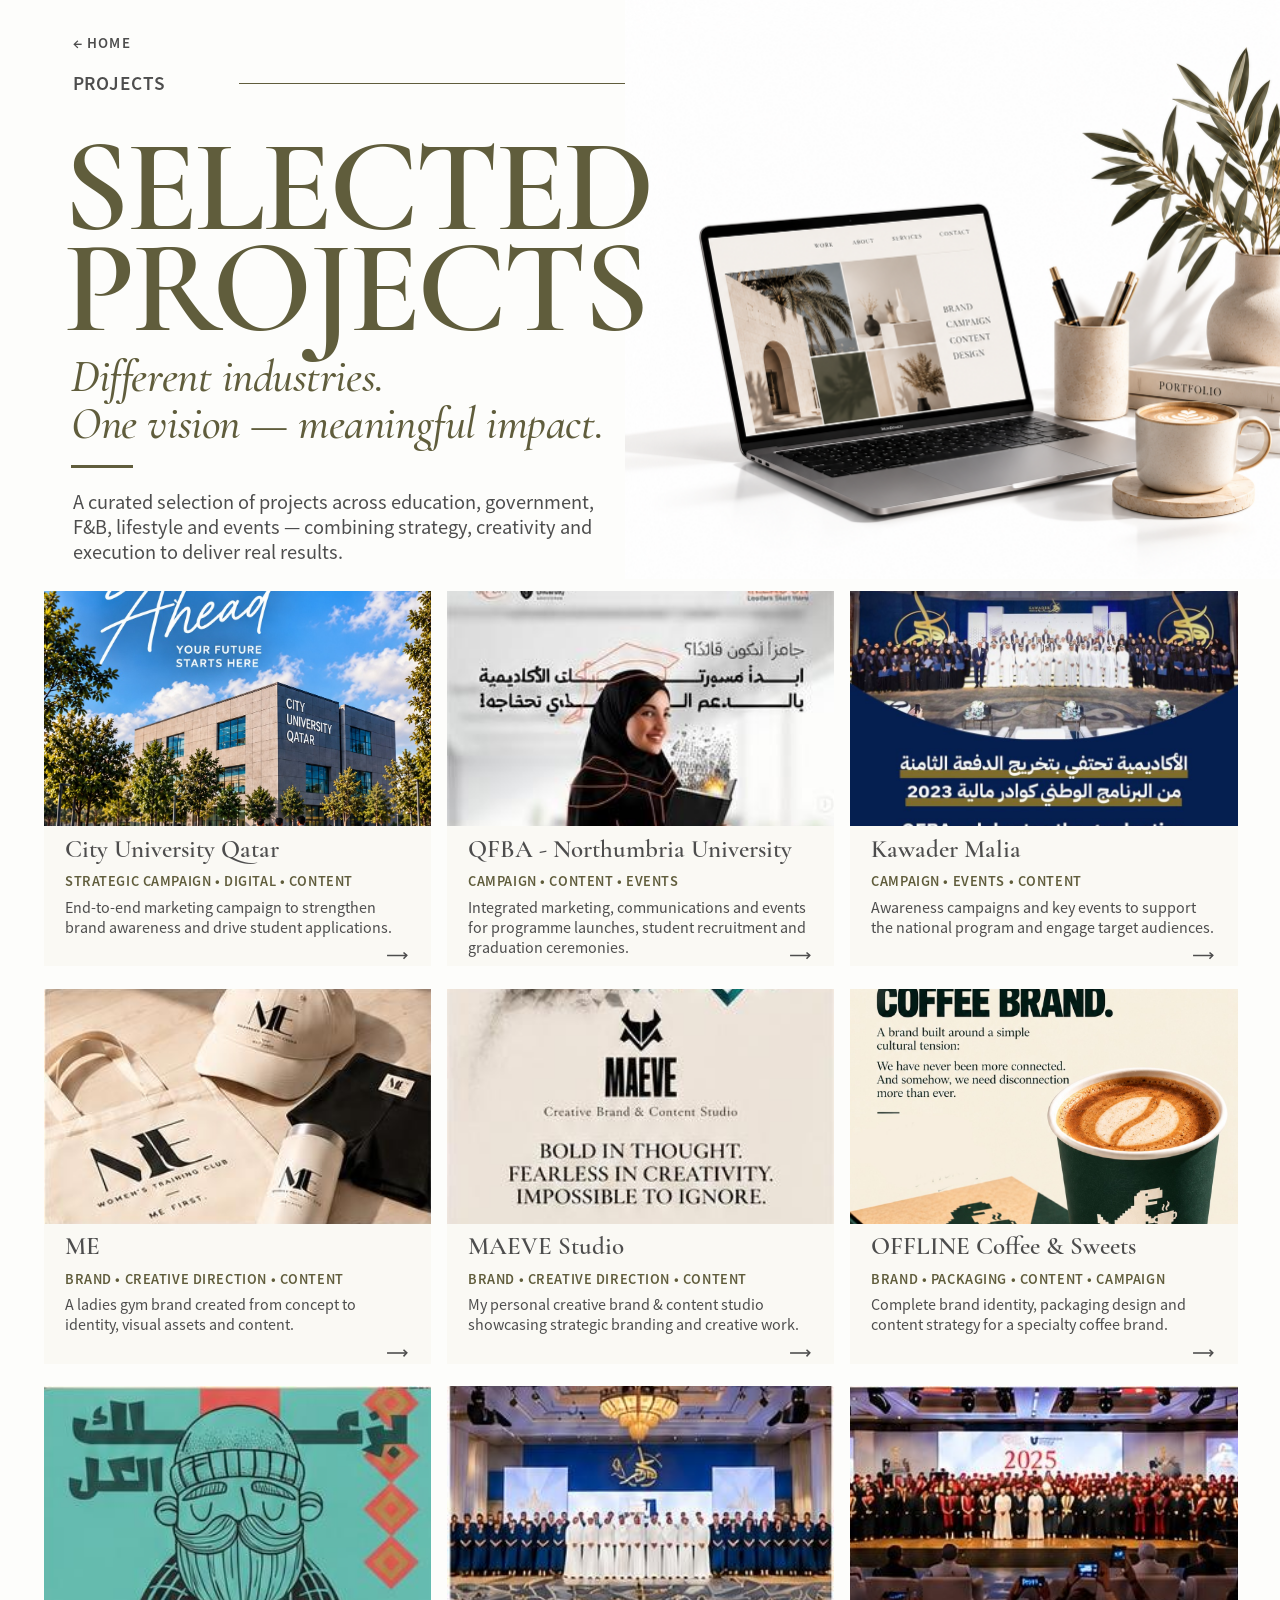
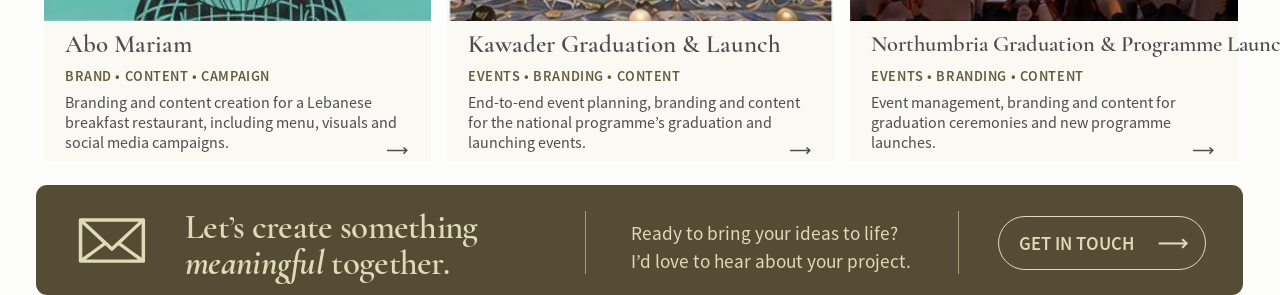
==== projects.html @ bd4c858d "Add All Projects page and link it from the Home page Co-authored-by: Cursor <cursoragent@cursor.com>" ====
<!DOCTYPE html>
<html lang="en">
<head>
  <meta charset="utf-8">
  <meta name="viewport" content="width=device-width, initial-scale=1">
  <title>Selected Projects | Mariam Alkobeissy</title>
  <meta name="description" content="A curated selection of projects across education, government, F&amp;B, lifestyle and events by Mariam Alkobeissy.">
  <link rel="stylesheet" href="css/styles.css">
  <link rel="stylesheet" href="css/projects.css">
</head>
<body>
  <main class="pp">

    <!-- ===================== HERO ===================== -->
    <header class="pp-hero">
      <figure class="abs pp-hero__image">
        <img src="assets/img/hero-workspace.png" alt="Laptop on a desk displaying the portfolio website, next to a vase and a cup of coffee">
      </figure>
      <a class="txt pp-back" href="index.html">&larr; HOME</a>
      <p class="txt pp-eyebrow">PROJECTS</p>
      <div class="abs pp-eyebrow-line"></div>
      <h1 class="txt pp-title">SELECTED<br>PROJECTS</h1>
      <p class="txt pp-subtitle">Different industries.<br>One vision &mdash; meaningful impact.</p>
      <div class="abs pp-accent"></div>
      <p class="abs pp-intro">A curated selection of projects across education, government, F&amp;B, lifestyle and events &mdash; combining strategy, creativity and execution to deliver real results.</p>
    </header>

    <!-- ===================== PROJECT GRID ===================== -->
    <section class="pp-grid" aria-label="All projects">
      <ul>
        <li class="card">
          <!-- TODO: link each card to its project details page when it exists -->
          <a class="card__link" href="#" aria-label="City University Qatar">
            <img class="card__photo card__photo--city" src="assets/img/project-city-university.jpg" alt="City University Qatar campaign">
            <h2 class="txt card__title">City University Qatar</h2>
            <p class="txt card__cats">STRATEGIC CAMPAIGN &bull; DIGITAL &bull; CONTENT</p>
            <p class="abs card__text">End-to-end marketing campaign to strengthen brand awareness and drive student applications.</p>
            <img class="icon card__arrow" src="assets/icons/arrow-link.svg" alt="" aria-hidden="true">
          </a>
        </li>
        <li class="card">
          <a class="card__link" href="#" aria-label="QFBA - Northumbria University">
            <img class="card__photo" src="assets/img/project-qfba-northumbria.jpg" alt="QFBA - Northumbria University campaign">
            <h2 class="txt card__title">QFBA - Northumbria University</h2>
            <p class="txt card__cats">CAMPAIGN &bull; CONTENT &bull; EVENTS</p>
            <p class="abs card__text">Integrated marketing, communications and events for programme launches, student recruitment and graduation ceremonies.</p>
            <img class="icon card__arrow" src="assets/icons/arrow-link.svg" alt="" aria-hidden="true">
          </a>
        </li>
        <li class="card">
          <a class="card__link" href="#" aria-label="Kawader Malia">
            <img class="card__photo card__photo--kawader" src="assets/img/project-kawader-malia.jpg" alt="Kawader Malia programme">
            <h2 class="txt card__title">Kawader Malia</h2>
            <p class="txt card__cats">CAMPAIGN &bull; EVENTS &bull; CONTENT</p>
            <p class="abs card__text">Awareness campaigns and key events to support the national program and engage target audiences.</p>
            <img class="icon card__arrow" src="assets/icons/arrow-link.svg" alt="" aria-hidden="true">
          </a>
        </li>
        <li class="card">
          <a class="card__link" href="#" aria-label="ME">
            <img class="card__photo" src="assets/img/project-me.jpg" alt="ME ladies gym brand merchandise">
            <h2 class="txt card__title">ME</h2>
            <p class="txt card__cats">BRAND &bull; CREATIVE DIRECTION &bull; CONTENT</p>
            <p class="abs card__text">A ladies gym brand created from concept to identity, visual assets and content.</p>
            <img class="icon card__arrow" src="assets/icons/arrow-link.svg" alt="" aria-hidden="true">
          </a>
        </li>
        <li class="card">
          <a class="card__link" href="#" aria-label="MAEVE Studio">
            <img class="card__photo" src="assets/img/project-maeve-studio.jpg" alt="MAEVE Studio brand">
            <h2 class="txt card__title">MAEVE Studio</h2>
            <p class="txt card__cats">BRAND &bull; CREATIVE DIRECTION &bull; CONTENT</p>
            <p class="abs card__text">My personal creative brand &amp; content studio showcasing strategic branding and creative work.</p>
            <img class="icon card__arrow" src="assets/icons/arrow-link.svg" alt="" aria-hidden="true">
          </a>
        </li>
        <li class="card">
          <a class="card__link" href="#" aria-label="OFFLINE Coffee &amp; Sweets">
            <img class="card__photo card__photo--coffee" src="assets/img/project-offline-coffee.jpg" alt="OFFLINE Coffee &amp; Sweets branding and packaging">
            <h2 class="txt card__title">OFFLINE Coffee &amp; Sweets</h2>
            <p class="txt card__cats">BRAND &bull; PACKAGING &bull; CONTENT &bull; CAMPAIGN</p>
            <p class="abs card__text">Complete brand identity, packaging design and content strategy for a specialty coffee brand.</p>
            <img class="icon card__arrow" src="assets/icons/arrow-link.svg" alt="" aria-hidden="true">
          </a>
        </li>
        <li class="card">
          <a class="card__link" href="#" aria-label="Abo Mariam">
            <img class="card__photo" src="assets/img/project-abo-mariam.jpg" alt="Abo Mariam restaurant branding">
            <h2 class="txt card__title">Abo Mariam</h2>
            <p class="txt card__cats">BRAND &bull; CONTENT &bull; CAMPAIGN</p>
            <p class="abs card__text">Branding and content creation for a Lebanese breakfast restaurant, including menu, visuals and social media campaigns.</p>
            <img class="icon card__arrow" src="assets/icons/arrow-link.svg" alt="" aria-hidden="true">
          </a>
        </li>
        <li class="card">
          <a class="card__link" href="#" aria-label="Kawader Graduation &amp; Launch">
            <img class="card__photo" src="assets/img/project-kawader-graduation.jpg" alt="Kawader graduation ceremony on stage">
            <h2 class="txt card__title">Kawader Graduation &amp; Launch</h2>
            <p class="txt card__cats">EVENTS &bull; BRANDING &bull; CONTENT</p>
            <p class="abs card__text">End-to-end event planning, branding and content for the national programme’s graduation and launching events.</p>
            <img class="icon card__arrow" src="assets/icons/arrow-link.svg" alt="" aria-hidden="true">
          </a>
        </li>
        <li class="card">
          <a class="card__link" href="#" aria-label="Northumbria Graduation &amp; Programme Launch">
            <img class="card__photo" src="assets/img/project-northumbria-graduation.jpg" alt="Graduates in red gowns on stage at Northumbria graduation">
            <h2 class="txt card__title card__title--long">Northumbria Graduation &amp; Programme Launch</h2>
            <p class="txt card__cats">EVENTS &bull; BRANDING &bull; CONTENT</p>
            <p class="abs card__text">Event management, branding and content for graduation ceremonies and new programme launches.</p>
            <img class="icon card__arrow" src="assets/icons/arrow-link.svg" alt="" aria-hidden="true">
          </a>
        </li>
      </ul>
    </section>

    <!-- ===================== CALL TO ACTION ===================== -->
    <footer class="pp-cta" id="contact" aria-label="Contact">
      <div class="abs pp-cta__band"></div>
      <img class="icon pp-cta__envelope" src="assets/icons/envelope.svg" alt="" aria-hidden="true">
      <h2 class="txt pp-cta__title">Let’s create something<br><em>meaningful</em> together.</h2>
      <div class="abs pp-cta__divider pp-cta__divider--1"></div>
      <p class="txt pp-cta__text">Ready to bring your ideas to life?<br>I’d love to hear about your project.</p>
      <div class="abs pp-cta__divider pp-cta__divider--2"></div>
      <a class="abs pp-cta__button" href="https://wa.me/97433789691" target="_blank" rel="noopener">
        <span class="txt pp-cta__button-label">GET IN TOUCH</span>
        <img class="icon pp-cta__button-arrow" src="assets/icons/arrow-cta.svg" alt="" aria-hidden="true">
      </a>
    </footer>

  </main>
</body>
</html>
---- css/styles.css ----
/* ==========================================================================
   MK Portfolio - Home page
   Design reference: design/PORTFOLIO 2.pdf  (1920 x 3574 design units)

   All sizes below are written in design units ("px" on the 1920-wide artboard).
   A build-free conversion turns every unit into  calc(N * var(--u))  so the
   whole page scales proportionally with the viewport width (same layout on
   desktop, tablet and mobile, exactly like the PDF).
   ========================================================================== */

/* ---------- Fonts ---------- */
@font-face { font-family: "Cormorant Garamond"; font-weight: 500; font-style: normal; font-display: swap; src: url("../assets/fonts/CormorantGaramond-Medium.ttf") format("truetype"); }
@font-face { font-family: "Cormorant Garamond"; font-weight: 500; font-style: italic; font-display: swap; src: url("../assets/fonts/CormorantGaramond-MediumItalic.ttf") format("truetype"); }
@font-face { font-family: "Cormorant Garamond"; font-weight: 600; font-style: normal; font-display: swap; src: url("../assets/fonts/CormorantGaramond-SemiBold.ttf") format("truetype"); }
@font-face { font-family: "Cormorant Garamond"; font-weight: 700; font-style: italic; font-display: swap; src: url("../assets/fonts/CormorantGaramond-BoldItalic.ttf") format("truetype"); }
@font-face { font-family: "Source Sans Pro"; font-weight: 400; font-style: normal; font-display: swap; src: url("../assets/fonts/SourceSansPro-Regular.otf") format("opentype"); }
@font-face { font-family: "Source Sans Pro"; font-weight: 600; font-style: normal; font-display: swap; src: url("../assets/fonts/SourceSansPro-Semibold.otf") format("opentype"); }
@font-face { font-family: "Source Sans Pro"; font-weight: 700; font-style: normal; font-display: swap; src: url("../assets/fonts/SourceSansPro-Bold.otf") format("opentype"); }
@font-face { font-family: "Poppins"; font-weight: 500; font-style: normal; font-display: swap; src: url("../assets/fonts/Poppins-Medium.ttf") format("truetype"); }
@font-face { font-family: "Poppins"; font-weight: 700; font-style: normal; font-display: swap; src: url("../assets/fonts/Poppins-Bold.ttf") format("truetype"); }

/* ---------- Tokens ---------- */
:root {
  --color-olive: #605d3c;
  --color-accent: #686748;
  --color-text: #4d4d4d;
  --color-beige: #f0e8db;
  --color-sage: #dfdbb8;
  --color-black: #000000;
  --color-bg: #ffffff;

  --font-serif: "Cormorant Garamond", Georgia, serif;
  --font-sans: "Source Sans Pro", "Segoe UI", Arial, sans-serif;
  --font-display: "Poppins", "Segoe UI", Arial, sans-serif;

  /* 1 design unit. Fallback first, container-based unit when supported. */
  --u: calc(100vw / 1920);
}

/* ---------- Base ---------- */
*, *::before, *::after { box-sizing: border-box; }
html { -webkit-text-size-adjust: none; text-size-adjust: none; }
body { margin: 0; background: var(--color-bg); color: var(--color-text); font-family: var(--font-sans); font-weight: 400; overflow-x: hidden; }
h1, h2, h3, p, ul, ol, blockquote, figure { margin: 0; padding: 0; font-size: inherit; font-weight: inherit; }
ul, ol { list-style: none; }
a { color: inherit; text-decoration: none; }
a:focus-visible { outline: calc(2 * var(--u)) solid var(--color-olive); outline-offset: calc(4 * var(--u)); }
img, svg { display: block; }

/* ---------- Artboard ---------- */
.page { position: relative; width: 100%; aspect-ratio: 1920 / 3574; overflow: hidden; container-type: inline-size; }
@supports (width: 1cqw) { .page > section, .page > header, .page > footer { --u: calc(100cqw / 1920); } }
.page > :where(section, header, footer) { position: absolute; left: 0; width: 100%; }

/* Absolutely positioned building blocks (offsets are set per element below) */
.abs { position: absolute; }
.txt { position: absolute; margin: 0; white-space: nowrap; }
.rule { position: absolute; background: var(--color-olive); }
.icon { position: absolute; display: block; max-width: none; }

/* ==========================================================================
   HERO
   ========================================================================== */
.hero { top: 0; height: calc(1286 * var(--u)); z-index: 2; overflow: visible; }

.hero__eyebrow { left: calc(128.5 * var(--u)); top: calc(89.44 * var(--u)); font: 600 calc(39 * var(--u))/calc(44 * var(--u)) var(--font-sans); letter-spacing: 0.0475em; color: var(--color-text); }
.hero__eyebrow-line { left: calc(908 * var(--u)); top: calc(108 * var(--u)); width: calc(892 * var(--u)); height: calc(2 * var(--u)); }

.hero__name .l1 { letter-spacing: -0.036em; }
.hero__name .l2 { letter-spacing: -0.0388em; }
.hero__name { left: calc(116.2 * var(--u)); top: calc(260.62 * var(--u)); z-index: 3; font: 600 calc(175.6 * var(--u))/calc(146.1 * var(--u)) var(--font-serif); letter-spacing: -0.038em; color: var(--color-olive); }

.hero__image { left: calc(698 * var(--u)); top: calc(177 * var(--u)); width: calc(1217 * var(--u)); height: calc(1109 * var(--u)); overflow: hidden; margin: 0; }
.hero__image img { width: calc(1217 * var(--u)); height: calc(1112.2 * var(--u)); max-width: none; }

.hero__headline { left: calc(128 * var(--u)); top: calc(647.32 * var(--u)); font: 500 calc(80 * var(--u))/calc(76 * var(--u)) var(--font-serif); letter-spacing: -0.04em; color: var(--color-text); }
.hero__headline em { font-style: italic; color: var(--color-accent); letter-spacing: -0.0367em; }
.hero__headline .w-and { letter-spacing: -0.0288em; }
.hero__headline .w-create { letter-spacing: -0.0374em; word-spacing: 0; }
.hero__headline .gap { word-spacing: calc(-3.7 * var(--u)); }
.hero__headline .hero__i { color: var(--color-black); }
.hero__headline-rule { left: calc(126 * var(--u)); top: calc(906 * var(--u)); width: calc(78 * var(--u)); height: calc(3 * var(--u)); background: var(--color-accent); }

.hero__intro { left: calc(129.3 * var(--u)); top: calc(953.71 * var(--u)); width: calc(668.7 * var(--u)); font: 400 calc(32.6 * var(--u))/calc(37.6 * var(--u)) var(--font-sans); letter-spacing: -0.04em; color: var(--color-text); }
.hero__intro span { display: block; white-space: nowrap; }
.hero__intro .j { text-align: justify; text-align-last: justify; }

.hero__location { left: calc(1629.4 * var(--u)); top: calc(1200.13 * var(--u)); font: 500 calc(28.2 * var(--u))/calc(33.8 * var(--u)) var(--font-display); letter-spacing: 0; color: var(--color-text); }
.hero__pin { left: calc(1660 * var(--u)); top: calc(1212 * var(--u)); width: calc(92 * var(--u)); height: calc(122 * var(--u)); }

/* ==========================================================================
   STATS BAND
   ========================================================================== */
.stats { top: calc(1286 * var(--u)); height: calc(214.2 * var(--u)); }
.stats__band { left: calc(118 * var(--u)); top: 0; width: calc(1684.8 * var(--u)); height: calc(214.2 * var(--u)); background: var(--color-beige); border-radius: calc(15.5 * var(--u)); }
.stats__divider { top: calc(45.2 * var(--u)); width: calc(0.75 * var(--u)); height: calc(112.7 * var(--u)); background: var(--color-olive); }
.stats__divider--1 { left: calc(582.1 * var(--u)); }
.stats__divider--2 { left: calc(1150.2 * var(--u)); }

.stat__value { font-family: var(--font-display); font-weight: 700; font-size: calc(41.4 * var(--u)); line-height: calc(50 * var(--u)); letter-spacing: 0; color: var(--color-text); }
.stat__label { font-family: var(--font-display); font-weight: 500; font-size: calc(28.2 * var(--u)); line-height: calc(33.85 * var(--u)); letter-spacing: -0.0125em; color: var(--color-text); }

.stat--experience .stat__icon { left: calc(165 * var(--u)); top: calc(49 * var(--u)); width: calc(110 * var(--u)); height: calc(105 * var(--u)); }
.stat--experience .stat__value { left: calc(328 * var(--u)); top: calc(35.51 * var(--u)); }
.stat--experience .stat__label { left: calc(325.7 * var(--u)); top: calc(97.81 * var(--u)); }

.stat--mba .stat__icon { left: calc(676 * var(--u)); top: calc(46 * var(--u)); width: calc(86 * var(--u)); height: calc(110 * var(--u)); }
.stat--mba .stat__value { left: calc(855.6 * var(--u)); top: calc(35.51 * var(--u)); }
.stat--mba .stat__label { left: calc(855.6 * var(--u)); top: calc(88.61 * var(--u)); }

.stat--cdmp .stat__badge { left: calc(1232 * var(--u)); top: calc(51 * var(--u)); width: calc(111.24 * var(--u)); height: calc(111.24 * var(--u)); }
.stat--cdmp .stat__value { left: calc(1409 * var(--u)); top: calc(43.01 * var(--u)); }
.stat--cdmp .stat__label { left: calc(1409 * var(--u)); top: calc(96.31 * var(--u)); }

/* ==========================================================================
   SELECTED WORKS  /  SERVICES (two columns)
   ========================================================================== */
.work { top: calc(1560 * var(--u)); left: 0; width: calc(1240 * var(--u)); height: calc(780 * var(--u)); }
.services { top: calc(1560 * var(--u)); left: calc(1240 * var(--u)); width: calc(680 * var(--u)); height: calc(780 * var(--u)); }

.section-title { font: 600 calc(40.2 * var(--u))/calc(48 * var(--u)) var(--font-sans); letter-spacing: 0.035em; color: var(--color-olive); }
.link-label { font: 600 calc(23.4 * var(--u))/calc(28 * var(--u)) var(--font-sans); letter-spacing: 0.045em; color: var(--color-text); }

.work__title { left: calc(125.9 * var(--u)); top: calc(18.41 * var(--u)); }
.work__rule { left: calc(523.5 * var(--u)); top: calc(46.1 * var(--u)); width: calc(343 * var(--u)); height: calc(0.75 * var(--u)); }
.work__all { left: calc(891.9 * var(--u)); top: calc(29.48 * var(--u)); }
.work__all .icon { left: calc(291.1 * var(--u)); top: calc(6.52 * var(--u)); width: calc(34 * var(--u)); height: calc(20 * var(--u)); }

.project { }
.project__media { top: calc(111 * var(--u)); height: calc(426 * var(--u)); overflow: hidden; margin: 0; display: block; }
.project__media img { position: absolute; max-width: none; }
.project__title { font: 600 calc(31.8 * var(--u))/calc(38 * var(--u)) var(--font-sans); color: var(--color-text); }
.project__tag { font: 600 calc(17.2 * var(--u))/calc(22 * var(--u)) var(--font-sans); color: var(--color-text); }
.project__year { font: 600 calc(24 * var(--u))/calc(29 * var(--u)) var(--font-sans); color: var(--color-text); }
.project__title { top: calc(562.4 * var(--u)); }
.project__tag { top: calc(611.89 * var(--u)); }
.project__year { top: calc(645.97 * var(--u)); }

.project--city .project__media { left: calc(121 * var(--u)); width: calc(340.5 * var(--u)); }
.project--city .project__media img { left: 0; top: calc(-14 * var(--u)); width: calc(340.5 * var(--u)); height: calc(454 * var(--u)); }
.project--city .project__title, .project--city .project__tag, .project--city .project__year { left: calc(121.6 * var(--u)); }

.project--kawader .project__media { left: calc(493 * var(--u)); width: calc(349 * var(--u)); }
.project--kawader .project__media img { left: calc(-40 * var(--u)); top: calc(-56 * var(--u)); width: calc(423.53 * var(--u)); height: calc(522 * var(--u)); }
.project--kawader .project__title, .project--kawader .project__tag, .project--kawader .project__year { left: calc(493.6 * var(--u)); }

.project--offline .project__media { left: calc(895.26 * var(--u)); width: calc(339.01 * var(--u)); }
.project--offline .project__media img { left: 0; top: calc(-26 * var(--u)); width: calc(339.01 * var(--u)); height: calc(452.02 * var(--u)); }
.project--offline .project__title, .project--offline .project__tag, .project--offline .project__year { left: calc(892.6 * var(--u)); }

/* Services column (page x - 1240) */
.services__rule { left: calc(27.44 * var(--u)); top: calc(34.4 * var(--u)); width: calc(0.75 * var(--u)); height: calc(714.1 * var(--u)); }
.services__title { left: calc(84.6 * var(--u)); top: calc(18.51 * var(--u)); }
.service .icon { left: calc(78 * var(--u)); width: calc(80 * var(--u)); height: calc(79 * var(--u)); }
.service--strategy .icon { top: calc(115 * var(--u)); }
.service--digital .icon { top: calc(321 * var(--u)); }
.service--branding .icon { top: calc(527 * var(--u)); }
.service__body { left: calc(185.7 * var(--u)); font: 400 calc(31 * var(--u))/calc(33.85 * var(--u)) var(--font-sans); color: var(--color-text); }
.service__body h3 { font-weight: 700; }
.service--strategy .service__body { top: calc(123.95 * var(--u)); }
.service--digital .service__body { top: calc(326.85 * var(--u)); }
.service--branding .service__body { top: calc(529.85 * var(--u)); }
.services__more { left: calc(80.9 * var(--u)); top: calc(727.48 * var(--u)); letter-spacing: 0.042em; }
.services__more .icon { left: calc(446.1 * var(--u)); top: calc(5.51999999999998 * var(--u)); width: calc(34 * var(--u)); height: calc(20 * var(--u)); }

/* ==========================================================================
   PROCESS
   ========================================================================== */
.process { top: calc(2340 * var(--u)); height: calc(420 * var(--u)); }
.process__title { left: calc(125.8 * var(--u)); top: calc(15.51 * var(--u)); }
.process__rule { left: calc(386 * var(--u)); top: calc(43.2 * var(--u)); width: calc(1422 * var(--u)); height: calc(0.75 * var(--u)); }
.step__no { top: calc(103.9 * var(--u)); width: calc(61.6 * var(--u)); height: calc(44.3 * var(--u)); }
.step__arrow { top: calc(115 * var(--u)); width: calc(82 * var(--u)); height: calc(26 * var(--u)); }
.step__title { font: 700 calc(27.9 * var(--u))/calc(33 * var(--u)) var(--font-sans); color: var(--color-olive); top: calc(175.28 * var(--u)); }
.step__text { font: 400 calc(31 * var(--u))/calc(33.85 * var(--u)) var(--font-sans); color: var(--color-text); top: calc(215.45 * var(--u)); }
.step--1 .step__no { left: calc(125.9 * var(--u)); } .step--1 .step__title, .step--1 .step__text { left: calc(127.6 * var(--u)); }
.step--2 .step__no { left: calc(483.6 * var(--u)); } .step--2 .step__title, .step--2 .step__text { left: calc(491.5 * var(--u)); }
.step--3 .step__no { left: calc(834.4 * var(--u)); } .step--3 .step__title, .step--3 .step__text { left: calc(828.5 * var(--u)); }
.step--4 .step__no { left: calc(1184.2 * var(--u)); } .step--4 .step__title, .step--4 .step__text { left: calc(1180.5 * var(--u)); }
.step--5 .step__no { left: calc(1533.9 * var(--u)); } .step--5 .step__title, .step--5 .step__text { left: calc(1524.5 * var(--u)); }
.step__arrow--1 { left: calc(350 * var(--u)); } .step__arrow--2 { left: calc(705 * var(--u)); } .step__arrow--3 { left: calc(1053 * var(--u)); } .step__arrow--4 { left: calc(1402 * var(--u)); }

/* ==========================================================================
   TESTIMONIALS
   ========================================================================== */
.testimonials { top: calc(2795 * var(--u)); height: calc(290 * var(--u)); }
.testimonial__card { top: 0; width: calc(524 * var(--u)); height: calc(271.2 * var(--u)); background: var(--color-beige); border-radius: calc(15.5 * var(--u)); }
.testimonial__quote-mark { top: calc(43 * var(--u)); width: calc(55 * var(--u)); height: calc(37 * var(--u)); }
.testimonial__text { font: 400 calc(23 * var(--u))/calc(28 * var(--u)) var(--font-sans); color: var(--color-text); }
.testimonial__name { font: 700 calc(24.3 * var(--u))/calc(29 * var(--u)) var(--font-sans); color: var(--color-text); }
.testimonial__role { font: 400 calc(14.4 * var(--u))/calc(18 * var(--u)) var(--font-sans); color: var(--color-text); }

.testimonial--1 .testimonial__card { left: calc(126 * var(--u)); }
.testimonial--2 .testimonial__card { left: calc(700 * var(--u)); }
.testimonial--3 .testimonial__card { left: calc(1274 * var(--u)); top: calc(4 * var(--u)); }
.testimonial--1 .testimonial__quote-mark { left: calc(145 * var(--u)); }
.testimonial--2 .testimonial__quote-mark { left: calc(720 * var(--u)); }
.testimonial--3 .testimonial__quote-mark { left: calc(1294 * var(--u)); top: calc(47 * var(--u)); }
.testimonial--1 .testimonial__text, .testimonial--1 .testimonial__name, .testimonial--1 .testimonial__role { left: calc(233 * var(--u)); }
.testimonial--2 .testimonial__text, .testimonial--2 .testimonial__name, .testimonial--2 .testimonial__role { left: calc(807 * var(--u)); }
.testimonial--3 .testimonial__text, .testimonial--3 .testimonial__name, .testimonial--3 .testimonial__role { left: calc(1381 * var(--u)); }
.testimonial--1 .testimonial__text, .testimonial--2 .testimonial__text { top: calc(24.52 * var(--u)); }
.testimonial--1 .testimonial__name, .testimonial--2 .testimonial__name { top: calc(202.16 * var(--u)); }
.testimonial--1 .testimonial__role, .testimonial--2 .testimonial__role { top: calc(230.68 * var(--u)); }
.testimonial--3 .testimonial__text { top: calc(28.52 * var(--u)); }
.testimonial--3 .testimonial__name { top: calc(206.16 * var(--u)); }
.testimonial--3 .testimonial__role { top: calc(234.68 * var(--u)); }

/* ==========================================================================
   CALL TO ACTION
   ========================================================================== */
.cta { top: calc(3112 * var(--u)); height: calc(173 * var(--u)); }
.cta__band { left: calc(118 * var(--u)); top: calc(0.2 * var(--u)); width: calc(1684.8 * var(--u)); height: calc(172.8 * var(--u)); background: var(--color-olive); border-radius: calc(15.5 * var(--u)); }
.cta__envelope { left: calc(210 * var(--u)); top: calc(53 * var(--u)); width: calc(100 * var(--u)); height: calc(70 * var(--u)); }
.cta__title { left: calc(379.9 * var(--u)); top: calc(36.22 * var(--u)); font: 600 calc(55.2 * var(--u))/calc(49 * var(--u)) var(--font-serif); letter-spacing: -0.02em; color: var(--color-sage); }
.cta__title em { font-style: italic; font-weight: 700; }
.cta__title .gap { word-spacing: calc(-1.1 * var(--u)); }
.cta__text { left: calc(990.1 * var(--u)); top: calc(57.18 * var(--u)); font: 400 calc(28.6 * var(--u))/calc(34.9 * var(--u)) var(--font-sans); color: var(--color-sage); }
.cta__button { left: calc(1434 * var(--u)); top: calc(51 * var(--u)); width: calc(305 * var(--u)); height: calc(76 * var(--u)); border: calc(1 * var(--u)) solid var(--color-sage); border-radius: calc(38 * var(--u)); }
.cta__button-label { left: calc(27.2 * var(--u)); top: calc(18.18 * var(--u)); font: 600 calc(29.6 * var(--u))/calc(36 * var(--u)) var(--font-sans); color: var(--color-sage); }
.cta__button-arrow { left: calc(227 * var(--u)); top: calc(26 * var(--u)); width: calc(50 * var(--u)); height: calc(22 * var(--u)); }

/* ==========================================================================
   FOOTER
   ========================================================================== */
.footer { top: calc(3340 * var(--u)); height: calc(160 * var(--u)); }
.footer__connect { left: calc(1436 * var(--u)); top: calc(2.52 * var(--u)); font: 400 calc(23 * var(--u))/calc(28 * var(--u)) var(--font-sans); color: var(--color-text); }
.footer__social { top: calc(35 * var(--u)); display: block; }
.footer__social--linkedin { left: calc(1432 * var(--u)); width: calc(48 * var(--u)); height: calc(49 * var(--u)); }
.footer__social--whatsapp { left: calc(1481 * var(--u)); width: calc(49 * var(--u)); height: calc(50 * var(--u)); }
.footer__social img { width: 100%; height: 100%; }
.footer__name { left: calc(309.7 * var(--u)); top: calc(34.16 * var(--u)); font: 700 calc(24.3 * var(--u))/calc(29 * var(--u)) var(--font-sans); color: var(--color-text); }
.footer__tagline { left: calc(311.2 * var(--u)); top: calc(69.73 * var(--u)); font: 600 calc(18.2 * var(--u))/calc(22 * var(--u)) var(--font-sans); letter-spacing: 0.043em; color: var(--color-text); }
---- css/projects.css ----
/* ==========================================================================
   MK Portfolio - All Projects page
   Design reference: design/all-projects.jpeg  (1024 x 1516 design units)
   Same approach as the other pages: everything scales with the viewport width.
   Fonts, colour tokens and base resets come from styles.css.
   ========================================================================== */

.pp { --u: calc(100vw / 1024); position: relative; width: 100%; aspect-ratio: 1024 / 1516; overflow: hidden; container-type: inline-size; background: #fdfdfb; }
@supports (width: 1cqw) { .pp > header, .pp > section, .pp > footer { --u: calc(100cqw / 1024); } }
.pp > :where(header, section, footer) { position: absolute; left: 0; width: 100%; }

/* ---------- Hero ---------- */
.pp-hero { top: 0; height: calc(470 * var(--u)); }
.pp-hero__image { left: calc(500 * var(--u)); top: 0; width: calc(524 * var(--u)); height: calc(463 * var(--u)); overflow: hidden; margin: 0; }
.pp-hero__image img { width: 100%; height: 100%; object-fit: cover; object-position: 50% 50%; display: block; }
.pp-back { left: calc(58 * var(--u)); top: calc(26 * var(--u)); font: 600 calc(12 * var(--u))/calc(16 * var(--u)) var(--font-sans); letter-spacing: 0.08em; color: var(--color-text); }
.pp-eyebrow { left: calc(58 * var(--u)); top: calc(57 * var(--u)); font: 600 calc(15.5 * var(--u))/calc(20 * var(--u)) var(--font-sans); letter-spacing: 0.0475em; color: var(--color-text); }
.pp-eyebrow-line { left: calc(191 * var(--u)); top: calc(66 * var(--u)); width: calc(309 * var(--u)); height: calc(1.5 * var(--u)); background: var(--color-olive); }
.pp-title { z-index: 2; left: calc(50 * var(--u)); top: calc(109.5 * var(--u)); font: 600 calc(105 * var(--u))/calc(81 * var(--u)) var(--font-serif); letter-spacing: -0.03em; color: var(--color-olive); }
.pp-subtitle { z-index: 2; left: calc(57 * var(--u)); top: calc(282 * var(--u)); font: italic 500 calc(36.6 * var(--u))/calc(38 * var(--u)) var(--font-serif); letter-spacing: -0.01em; color: var(--color-olive); }
.pp-accent { left: calc(57 * var(--u)); top: calc(372 * var(--u)); width: calc(49 * var(--u)); height: calc(2 * var(--u)); background: var(--color-olive); }
.pp-intro { left: calc(58 * var(--u)); top: calc(392 * var(--u)); width: calc(432 * var(--u)); margin: 0; font: 400 calc(16.3 * var(--u))/calc(20 * var(--u)) var(--font-sans); color: var(--color-text); }

/* ---------- Grid of projects ---------- */
.pp-grid { top: calc(473 * var(--u)); height: calc(936 * var(--u)); }
.pp-grid ul { position: absolute; left: calc(35 * var(--u)); top: 0; width: calc(955 * var(--u)); display: grid; grid-template-columns: repeat(3, calc(310 * var(--u))); column-gap: calc(12.5 * var(--u)); row-gap: calc(18 * var(--u)); }
.card { position: relative; height: calc(300 * var(--u)); background: #faf9f4; }
.card__link { position: absolute; inset: 0; display: block; }
.card__photo { position: absolute; left: 0; top: 0; width: 100%; height: calc(188 * var(--u)); object-fit: cover; display: block; }
.card__photo--city { object-position: 50% 55%; }
.card__title { left: calc(17 * var(--u)); top: calc(194 * var(--u)); font: 600 calc(20 * var(--u))/calc(24 * var(--u)) var(--font-serif); color: var(--color-text); }
.card__title--long { font-size: calc(18 * var(--u)); }
.card__cats { left: calc(17 * var(--u)); top: calc(225.5 * var(--u)); font: 600 calc(11.5 * var(--u))/calc(14 * var(--u)) var(--font-sans); letter-spacing: 0.04em; color: var(--color-olive); }
.card__text { left: calc(17 * var(--u)); top: calc(244.5 * var(--u)); width: calc(276 * var(--u)); margin: 0; font: 400 calc(12.8 * var(--u))/calc(16 * var(--u)) var(--font-sans); color: var(--color-text); }
.card__arrow { left: calc(272 * var(--u)); top: calc(285 * var(--u)); width: calc(21 * var(--u)); height: calc(12.4 * var(--u)); }

/* ---------- Call to action ---------- */
.pp-cta { top: calc(1428 * var(--u)); height: calc(88 * var(--u)); }
.pp-cta__band { left: calc(29 * var(--u)); top: 0; width: calc(965 * var(--u)); height: calc(88 * var(--u)); background: #544c35; border-radius: calc(9 * var(--u)); }
.pp-cta__envelope { left: calc(60 * var(--u)); top: calc(24 * var(--u)); width: calc(58 * var(--u)); height: calc(40.6 * var(--u)); }
.pp-cta__title { left: calc(148 * var(--u)); top: calc(19 * var(--u)); font: 600 calc(28 * var(--u))/calc(29 * var(--u)) var(--font-serif); letter-spacing: -0.02em; color: var(--color-sage); }
.pp-cta__title em { font-style: italic; font-weight: 700; }
.pp-cta__divider { top: calc(21 * var(--u)); width: calc(1 * var(--u)); height: calc(50 * var(--u)); background: rgba(223, 219, 184, 0.6); }
.pp-cta__divider--1 { left: calc(468 * var(--u)); }
.pp-cta__divider--2 { left: calc(766 * var(--u)); }
.pp-cta__text { left: calc(505 * var(--u)); top: calc(28 * var(--u)); font: 400 calc(15.4 * var(--u))/calc(22 * var(--u)) var(--font-sans); color: var(--color-sage); }
.pp-cta__button { left: calc(798 * var(--u)); top: calc(25 * var(--u)); width: calc(167 * var(--u)); height: calc(43 * var(--u)); border: calc(1 * var(--u)) solid var(--color-sage); border-radius: calc(22 * var(--u)); }
.pp-cta__button-label { left: calc(16 * var(--u)); top: calc(10 * var(--u)); font: 600 calc(15 * var(--u))/calc(22 * var(--u)) var(--font-sans); color: var(--color-sage); }
.pp-cta__button-arrow { left: calc(126 * var(--u)); top: calc(15 * var(--u)); width: calc(27 * var(--u)); height: calc(12 * var(--u)); }
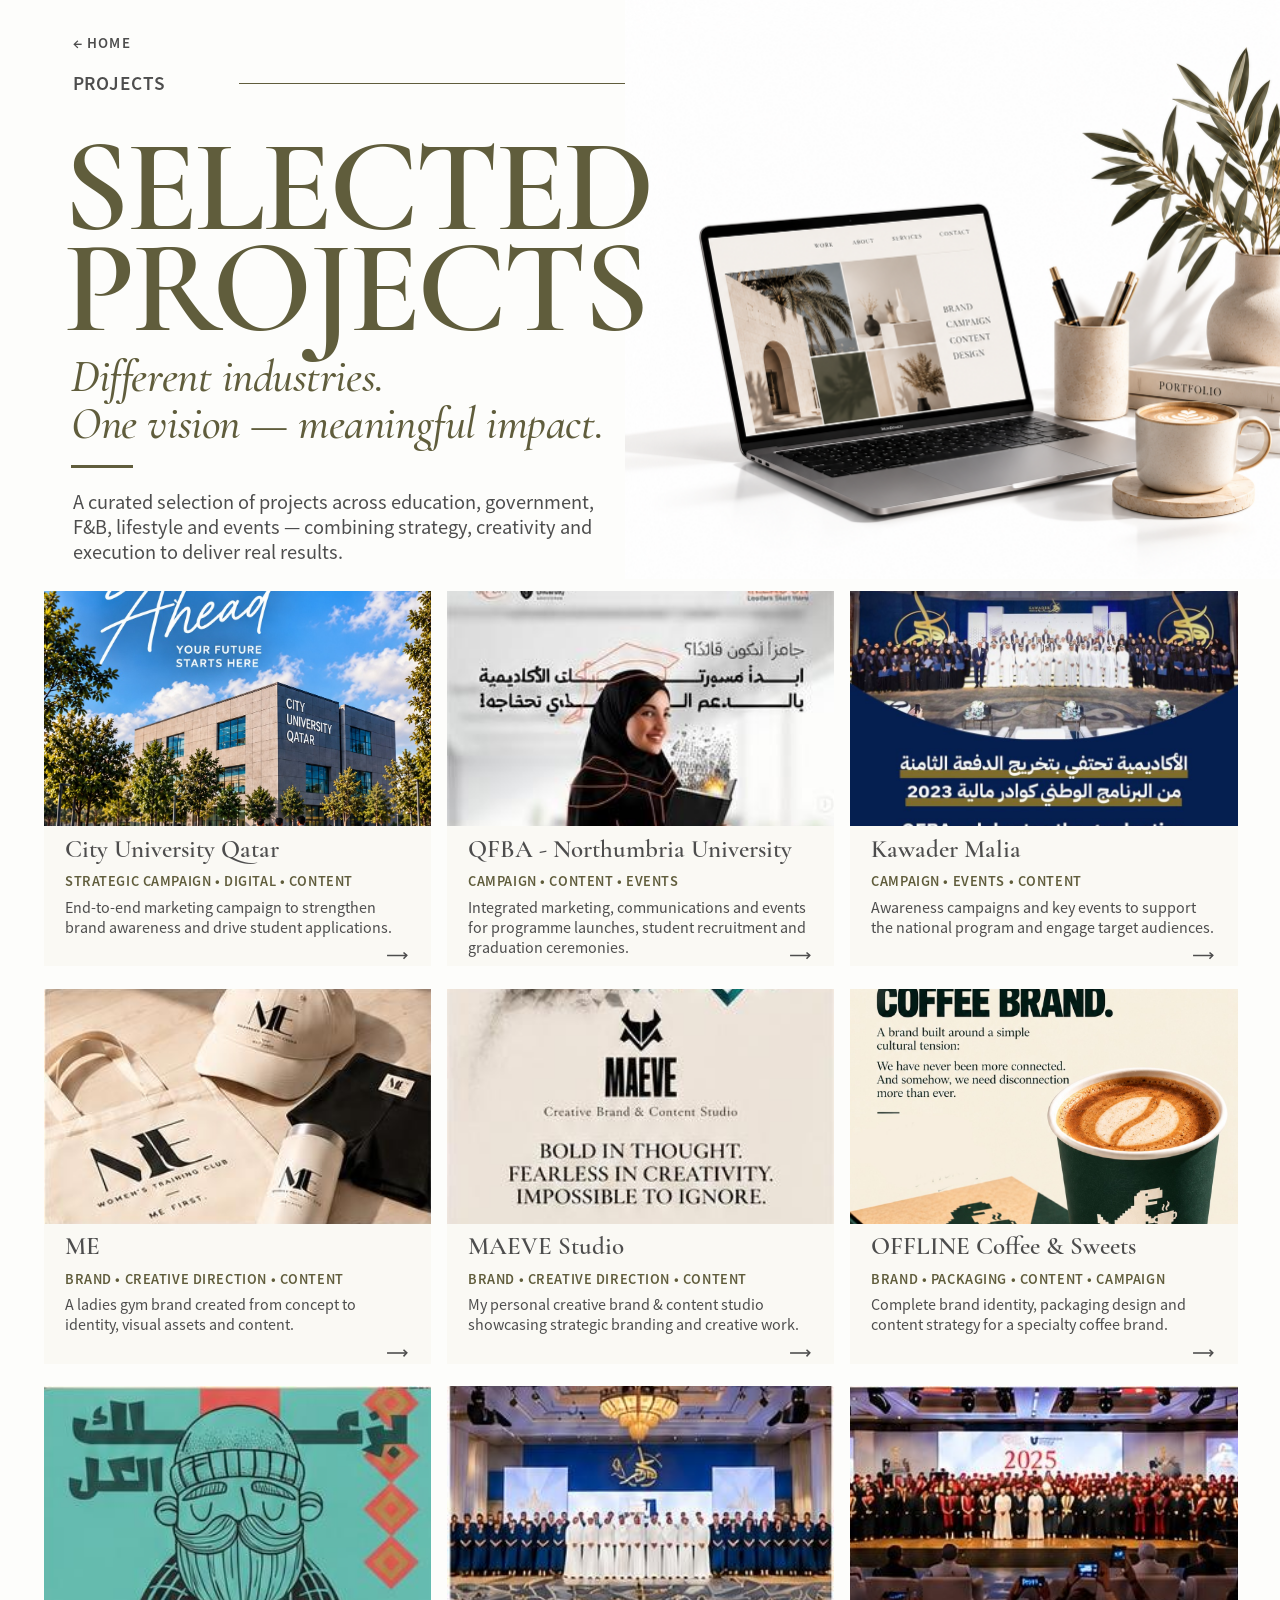
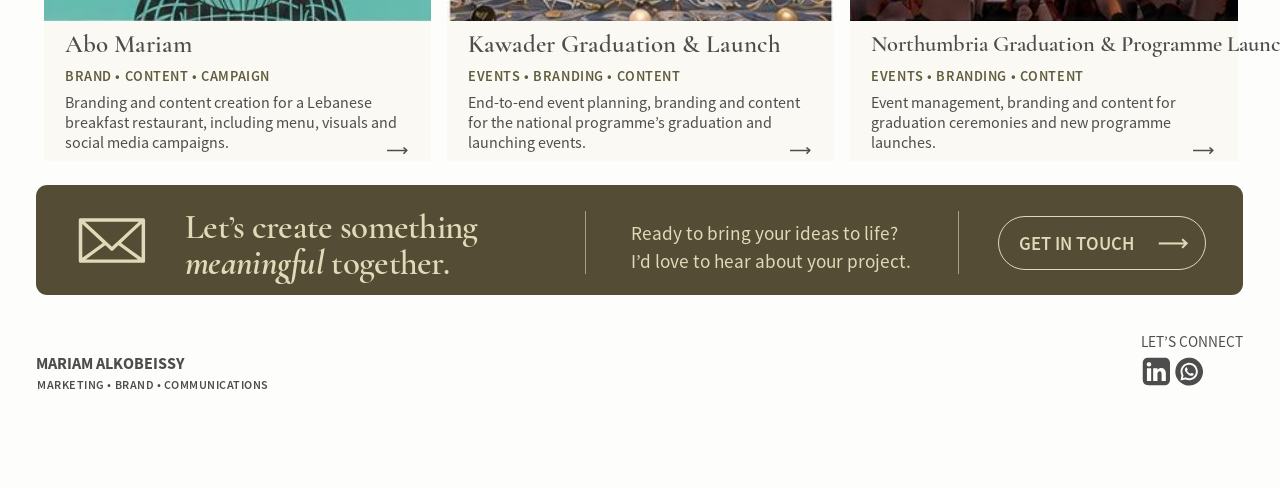
==== commit 9c58f6f2: "Add the shared footer to the Services and Projects pages Co-authored-by: Cursor <cursoragent@cursor." ====
--- a/projects.html
+++ b/projects.html
@@ -3,6 +3,9 @@
 <head>
   <meta charset="utf-8">
   <meta name="viewport" content="width=device-width, initial-scale=1">
+  <meta name="color-scheme" content="only light">
+  <meta name="supported-color-schemes" content="light">
+  <meta name="theme-color" content="#ffffff">
   <title>Selected Projects | Mariam Alkobeissy</title>
   <meta name="description" content="A curated selection of projects across education, government, F&amp;B, lifestyle and events by Mariam Alkobeissy.">
   <link rel="stylesheet" href="css/styles.css">
@@ -127,6 +130,14 @@
       </a>
     </footer>
 
+    <!-- ===================== FOOTER ===================== -->
+    <footer class="sp-footer footer sp-footer--projects">
+      <p class="txt footer__connect">LET’S CONNECT</p>
+      <a class="abs footer__social footer__social--linkedin" href="https://www.linkedin.com/in/mariam-alkobeissy-1594118a/" target="_blank" rel="noopener" aria-label="LinkedIn"><img src="assets/icons/social-linkedin.svg" alt=""></a>
+      <a class="abs footer__social footer__social--whatsapp" href="https://wa.me/97433789691" target="_blank" rel="noopener" aria-label="WhatsApp"><img src="assets/icons/social-whatsapp.svg" alt=""></a>
+      <p class="txt footer__name">MARIAM ALKOBEISSY</p>
+      <p class="txt footer__tagline">MARKETING • BRAND • COMMUNICATIONS</p>
+    </footer>
   </main>
 </body>
 </html>
--- a/css/styles.css
+++ b/css/styles.css
@@ -39,7 +39,7 @@
 
 /* ---------- Base ---------- */
 *, *::before, *::after { box-sizing: border-box; }
-html { -webkit-text-size-adjust: none; text-size-adjust: none; }
+html { -webkit-text-size-adjust: none; text-size-adjust: none; color-scheme: only light; background: #ffffff; }
 body { margin: 0; background: var(--color-bg); color: var(--color-text); font-family: var(--font-sans); font-weight: 400; overflow-x: hidden; }
 h1, h2, h3, p, ul, ol, blockquote, figure { margin: 0; padding: 0; font-size: inherit; font-weight: inherit; }
 ul, ol { list-style: none; }
@@ -48,7 +48,7 @@
 img, svg { display: block; }
 
 /* ---------- Artboard ---------- */
-.page { position: relative; width: 100%; aspect-ratio: 1920 / 3574; overflow: hidden; container-type: inline-size; }
+.page { position: relative; background: var(--color-bg); width: 100%; aspect-ratio: 1920 / 3574; overflow: hidden; container-type: inline-size; }
 @supports (width: 1cqw) { .page > section, .page > header, .page > footer { --u: calc(100cqw / 1920); } }
 .page > :where(section, header, footer) { position: absolute; left: 0; width: 100%; }
 
@@ -205,6 +205,7 @@
 .testimonial--3 .testimonial__text { top: calc(28.52 * var(--u)); }
 .testimonial--3 .testimonial__name { top: calc(206.16 * var(--u)); }
 .testimonial--3 .testimonial__role { top: calc(234.68 * var(--u)); }
+.testimonial--3 .testimonial__name--long { top: calc(207.7 * var(--u)); font-size: calc(21 * var(--u)); }
 
 /* ==========================================================================
    CALL TO ACTION
@@ -224,10 +225,10 @@
    FOOTER
    ========================================================================== */
 .footer { top: calc(3340 * var(--u)); height: calc(160 * var(--u)); }
-.footer__connect { left: calc(1436 * var(--u)); top: calc(2.52 * var(--u)); font: 400 calc(23 * var(--u))/calc(28 * var(--u)) var(--font-sans); color: var(--color-text); }
+.footer__connect { right: calc(117.2 * var(--u)); top: calc(2.52 * var(--u)); font: 400 calc(23 * var(--u))/calc(28 * var(--u)) var(--font-sans); color: var(--color-text); }
 .footer__social { top: calc(35 * var(--u)); display: block; }
-.footer__social--linkedin { left: calc(1432 * var(--u)); width: calc(48 * var(--u)); height: calc(49 * var(--u)); }
-.footer__social--whatsapp { left: calc(1481 * var(--u)); width: calc(49 * var(--u)); height: calc(50 * var(--u)); }
+.footer__social--linkedin { left: calc(1648 * var(--u)); width: calc(48 * var(--u)); height: calc(49 * var(--u)); }
+.footer__social--whatsapp { left: calc(1697 * var(--u)); width: calc(49 * var(--u)); height: calc(50 * var(--u)); }
 .footer__social img { width: 100%; height: 100%; }
-.footer__name { left: calc(309.7 * var(--u)); top: calc(34.16 * var(--u)); font: 700 calc(24.3 * var(--u))/calc(29 * var(--u)) var(--font-sans); color: var(--color-text); }
-.footer__tagline { left: calc(311.2 * var(--u)); top: calc(69.73 * var(--u)); font: 600 calc(18.2 * var(--u))/calc(22 * var(--u)) var(--font-sans); letter-spacing: 0.043em; color: var(--color-text); }+.footer__name { left: calc(118 * var(--u)); top: calc(34.16 * var(--u)); font: 700 calc(24.3 * var(--u))/calc(29 * var(--u)) var(--font-sans); color: var(--color-text); }
+.footer__tagline { left: calc(119.5 * var(--u)); top: calc(69.73 * var(--u)); font: 600 calc(18.2 * var(--u))/calc(22 * var(--u)) var(--font-sans); letter-spacing: 0.043em; color: var(--color-text); }
--- a/css/projects.css
+++ b/css/projects.css
@@ -5,7 +5,7 @@
    Fonts, colour tokens and base resets come from styles.css.
    ========================================================================== */
 
-.pp { --u: calc(100vw / 1024); position: relative; width: 100%; aspect-ratio: 1024 / 1516; overflow: hidden; container-type: inline-size; background: #fdfdfb; }
+.pp { --u: calc(100vw / 1024); position: relative; width: 100%; aspect-ratio: 1024 / 1670; overflow: hidden; container-type: inline-size; background: #fdfdfb; }
 @supports (width: 1cqw) { .pp > header, .pp > section, .pp > footer { --u: calc(100cqw / 1024); } }
 .pp > :where(header, section, footer) { position: absolute; left: 0; width: 100%; }
 
@@ -47,3 +47,12 @@
 .pp-cta__button { left: calc(798 * var(--u)); top: calc(25 * var(--u)); width: calc(167 * var(--u)); height: calc(43 * var(--u)); border: calc(1 * var(--u)) solid var(--color-sage); border-radius: calc(22 * var(--u)); }
 .pp-cta__button-label { left: calc(16 * var(--u)); top: calc(10 * var(--u)); font: 600 calc(15 * var(--u))/calc(22 * var(--u)) var(--font-sans); color: var(--color-sage); }
 .pp-cta__button-arrow { left: calc(126 * var(--u)); top: calc(15 * var(--u)); width: calc(27 * var(--u)); height: calc(12 * var(--u)); }
+
+/* ---------- Site footer (same as Home page, drawn on a 1920-unit scale) ---------- */
+.pp > .sp-footer { --u: calc(100vw / 1920); position: absolute; left: 0; width: 100%; top: calc(2897.5 * var(--u)); height: calc(160 * var(--u)); }
+@supports (width: 1cqw) { .pp > .sp-footer { --u: calc(100cqw / 1920); } }
+.sp-footer--projects .footer__connect { right: calc(56.25 * var(--u)); }
+.sp-footer--projects .footer__social--linkedin { left: calc(1709.75 * var(--u)); }
+.sp-footer--projects .footer__social--whatsapp { left: calc(1758.75 * var(--u)); }
+.sp-footer--projects .footer__name { left: calc(54.4 * var(--u)); }
+.sp-footer--projects .footer__tagline { left: calc(55.9 * var(--u)); }
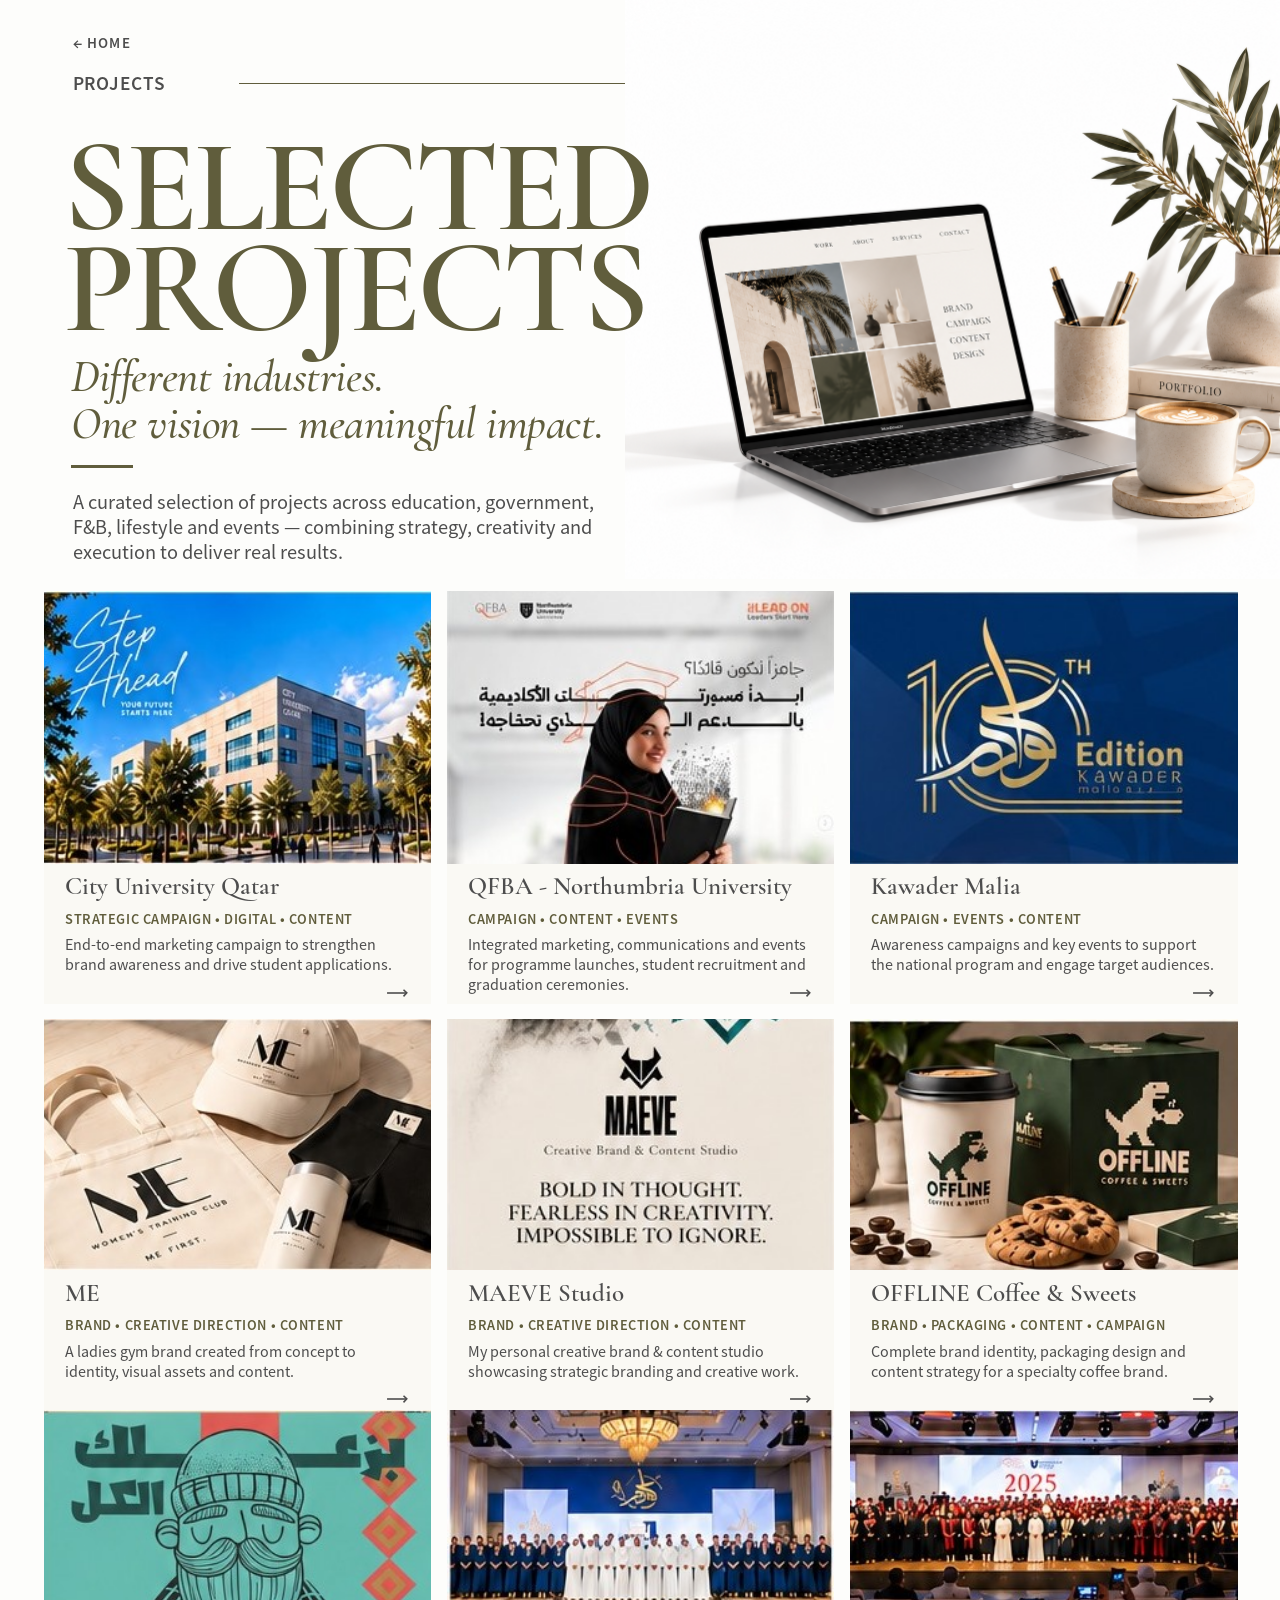
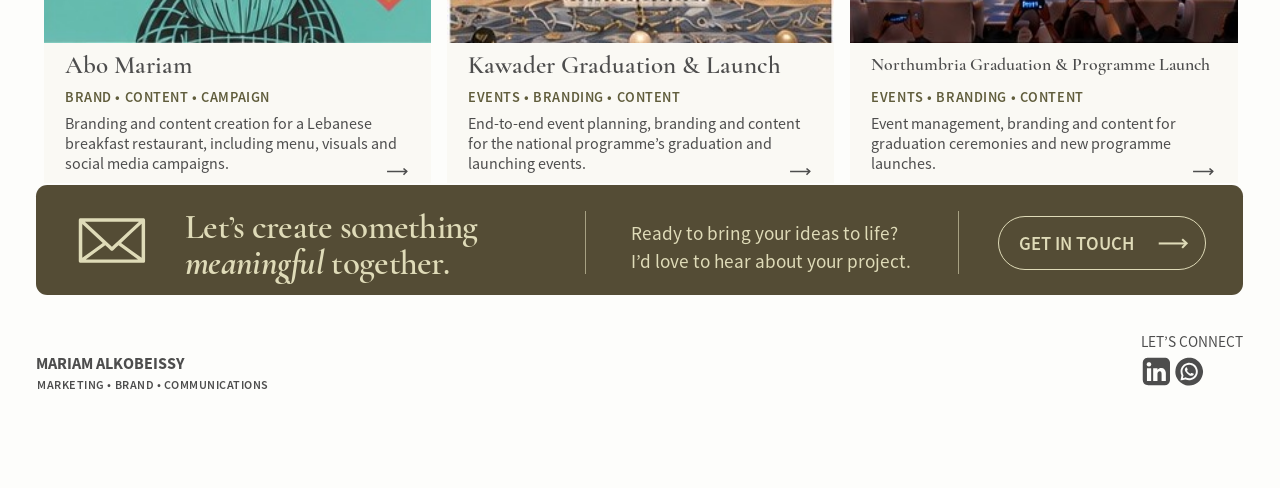
==== commit ee6bc41e: "Use the design's own pictures for the project cards and match its row layout Co-authored-by: Cursor " ====
--- a/projects.html
+++ b/projects.html
@@ -34,7 +34,7 @@
         <li class="card">
           <!-- TODO: link each card to its project details page when it exists -->
           <a class="card__link" href="#" aria-label="City University Qatar">
-            <img class="card__photo card__photo--city" src="assets/img/project-city-university.jpg" alt="City University Qatar campaign">
+            <img class="card__photo" src="assets/img/project-city-university-card.jpg" alt="City University Qatar campaign">
             <h2 class="txt card__title">City University Qatar</h2>
             <p class="txt card__cats">STRATEGIC CAMPAIGN &bull; DIGITAL &bull; CONTENT</p>
             <p class="abs card__text">End-to-end marketing campaign to strengthen brand awareness and drive student applications.</p>
@@ -52,7 +52,7 @@
         </li>
         <li class="card">
           <a class="card__link" href="#" aria-label="Kawader Malia">
-            <img class="card__photo card__photo--kawader" src="assets/img/project-kawader-malia.jpg" alt="Kawader Malia programme">
+            <img class="card__photo" src="assets/img/project-kawader-malia-card.jpg" alt="Kawader Malia programme">
             <h2 class="txt card__title">Kawader Malia</h2>
             <p class="txt card__cats">CAMPAIGN &bull; EVENTS &bull; CONTENT</p>
             <p class="abs card__text">Awareness campaigns and key events to support the national program and engage target audiences.</p>
@@ -79,7 +79,7 @@
         </li>
         <li class="card">
           <a class="card__link" href="#" aria-label="OFFLINE Coffee &amp; Sweets">
-            <img class="card__photo card__photo--coffee" src="assets/img/project-offline-coffee.jpg" alt="OFFLINE Coffee &amp; Sweets branding and packaging">
+            <img class="card__photo" src="assets/img/project-offline-coffee-card.jpg" alt="OFFLINE Coffee &amp; Sweets branding and packaging">
             <h2 class="txt card__title">OFFLINE Coffee &amp; Sweets</h2>
             <p class="txt card__cats">BRAND &bull; PACKAGING &bull; CONTENT &bull; CAMPAIGN</p>
             <p class="abs card__text">Complete brand identity, packaging design and content strategy for a specialty coffee brand.</p>
--- a/css/projects.css
+++ b/css/projects.css
@@ -22,18 +22,19 @@
 .pp-intro { left: calc(58 * var(--u)); top: calc(392 * var(--u)); width: calc(432 * var(--u)); margin: 0; font: 400 calc(16.3 * var(--u))/calc(20 * var(--u)) var(--font-sans); color: var(--color-text); }
 
 /* ---------- Grid of projects ---------- */
-.pp-grid { top: calc(473 * var(--u)); height: calc(936 * var(--u)); }
-.pp-grid ul { position: absolute; left: calc(35 * var(--u)); top: 0; width: calc(955 * var(--u)); display: grid; grid-template-columns: repeat(3, calc(310 * var(--u))); column-gap: calc(12.5 * var(--u)); row-gap: calc(18 * var(--u)); }
-.card { position: relative; height: calc(300 * var(--u)); background: #faf9f4; }
+/* Row tops follow the design (473 / 815 / 1128); each row has its own photo height (--ih). */
+.pp-grid { top: calc(473 * var(--u)); height: calc(953 * var(--u)); }
+.pp-grid ul { position: absolute; left: calc(35 * var(--u)); top: 0; width: calc(955 * var(--u)); display: grid; grid-template-columns: repeat(3, calc(310 * var(--u))); grid-template-rows: calc(342 * var(--u)) calc(313 * var(--u)) calc(312 * var(--u)); column-gap: calc(12.5 * var(--u)); row-gap: 0; }
+.card { --ih: 218; position: relative; align-self: start; height: calc((var(--ih) + 112) * var(--u)); background: #faf9f4; }
+.card:nth-child(n+4) { --ih: 201; }
+.card:nth-child(n+7) { --ih: 186; }
 .card__link { position: absolute; inset: 0; display: block; }
-.card__photo { position: absolute; left: 0; top: 0; width: 100%; height: calc(188 * var(--u)); object-fit: cover; display: block; }
-.card__photo--city { object-position: 50% 55%; }
-.card__title { left: calc(17 * var(--u)); top: calc(194 * var(--u)); font: 600 calc(20 * var(--u))/calc(24 * var(--u)) var(--font-serif); color: var(--color-text); }
-.card__title--long { font-size: calc(18 * var(--u)); }
-.card__cats { left: calc(17 * var(--u)); top: calc(225.5 * var(--u)); font: 600 calc(11.5 * var(--u))/calc(14 * var(--u)) var(--font-sans); letter-spacing: 0.04em; color: var(--color-olive); }
-.card__text { left: calc(17 * var(--u)); top: calc(244.5 * var(--u)); width: calc(276 * var(--u)); margin: 0; font: 400 calc(12.8 * var(--u))/calc(16 * var(--u)) var(--font-sans); color: var(--color-text); }
-.card__arrow { left: calc(272 * var(--u)); top: calc(285 * var(--u)); width: calc(21 * var(--u)); height: calc(12.4 * var(--u)); }
-
+.card__photo { position: absolute; left: 0; top: 0; width: 100%; height: calc(var(--ih) * var(--u)); object-fit: cover; display: block; }
+.card__title { left: calc(17 * var(--u)); top: calc((var(--ih) + 6) * var(--u)); font: 600 calc(20 * var(--u))/calc(24 * var(--u)) var(--font-serif); color: var(--color-text); }
+.card__title--long { font-size: calc(14.2 * var(--u)); }
+.card__cats { left: calc(17 * var(--u)); top: calc((var(--ih) + 37.5) * var(--u)); font: 600 calc(11.5 * var(--u))/calc(14 * var(--u)) var(--font-sans); letter-spacing: 0.04em; color: var(--color-olive); }
+.card__text { left: calc(17 * var(--u)); top: calc((var(--ih) + 56.5) * var(--u)); width: calc(276 * var(--u)); margin: 0; font: 400 calc(12.8 * var(--u))/calc(16 * var(--u)) var(--font-sans); color: var(--color-text); }
+.card__arrow { left: calc(272 * var(--u)); top: calc((var(--ih) + 97) * var(--u)); width: calc(21 * var(--u)); height: calc(12.4 * var(--u)); }
 /* ---------- Call to action ---------- */
 .pp-cta { top: calc(1428 * var(--u)); height: calc(88 * var(--u)); }
 .pp-cta__band { left: calc(29 * var(--u)); top: 0; width: calc(965 * var(--u)); height: calc(88 * var(--u)); background: #544c35; border-radius: calc(9 * var(--u)); }
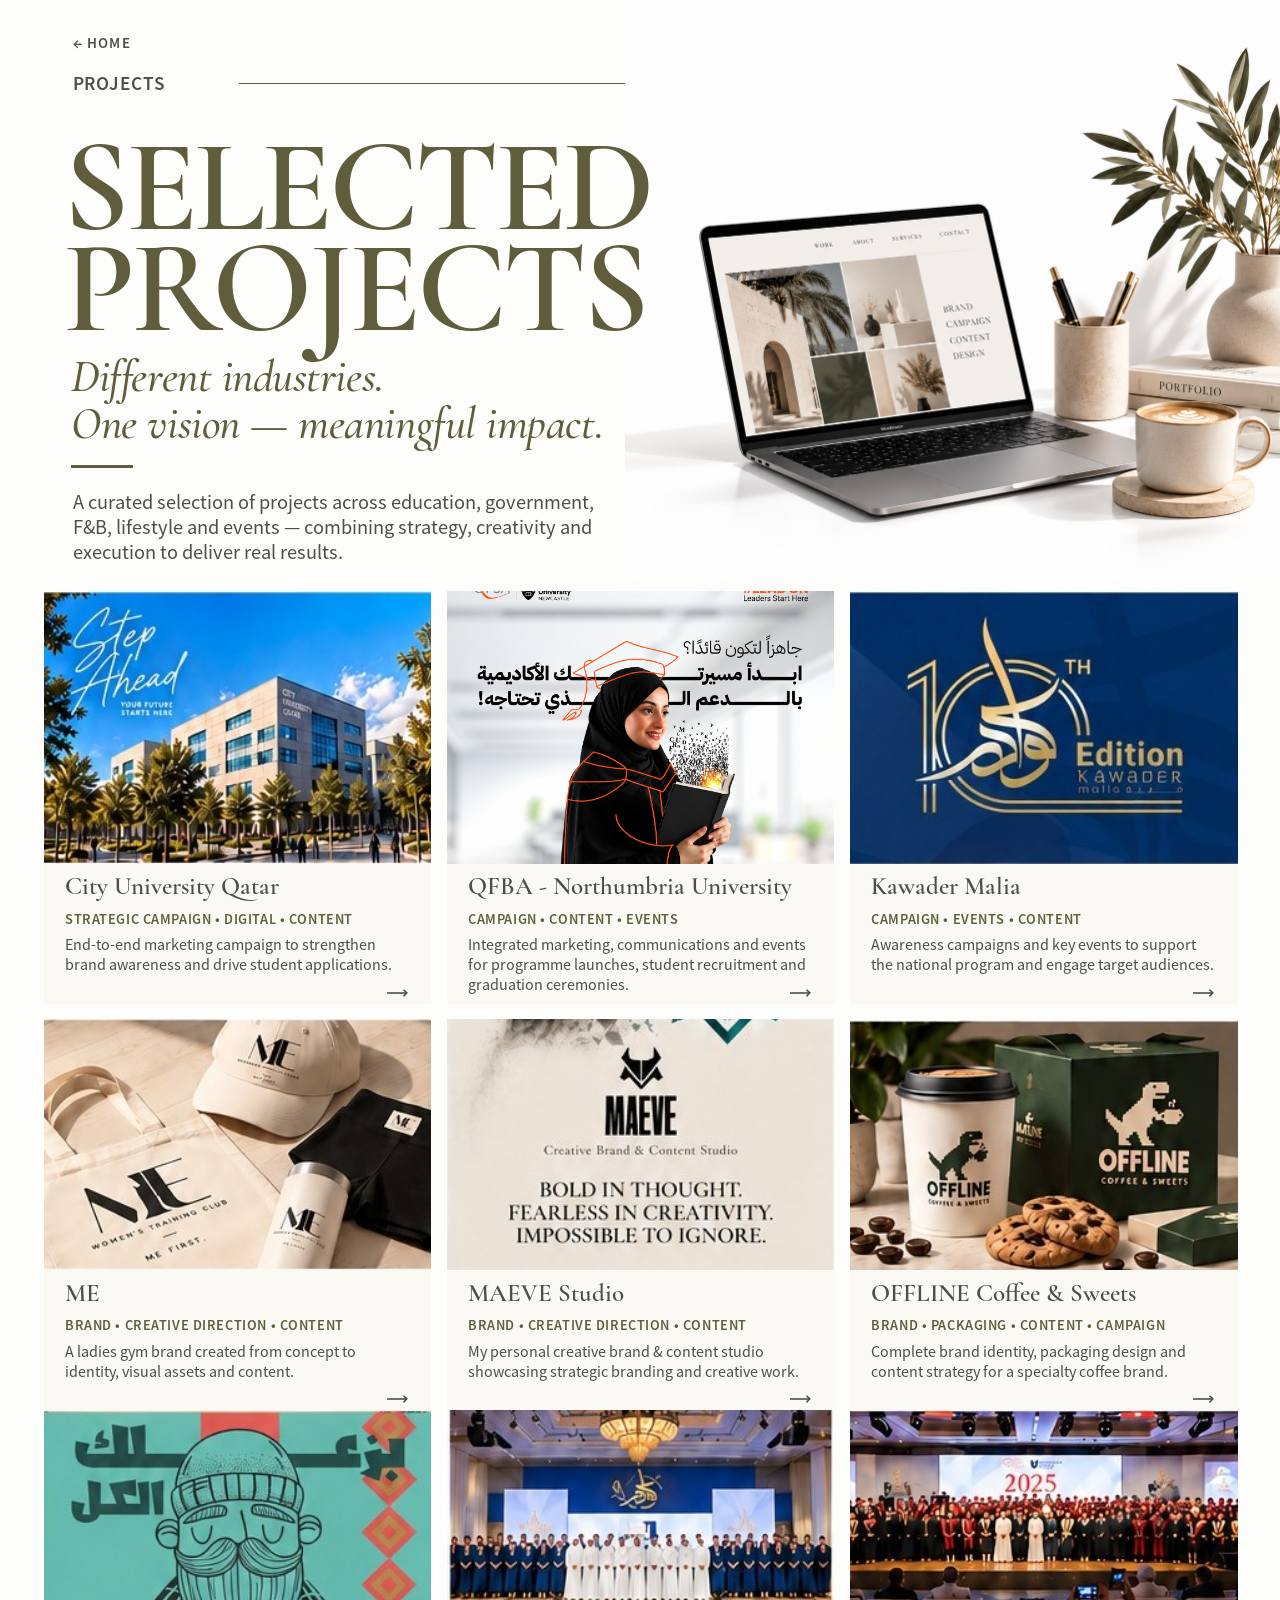
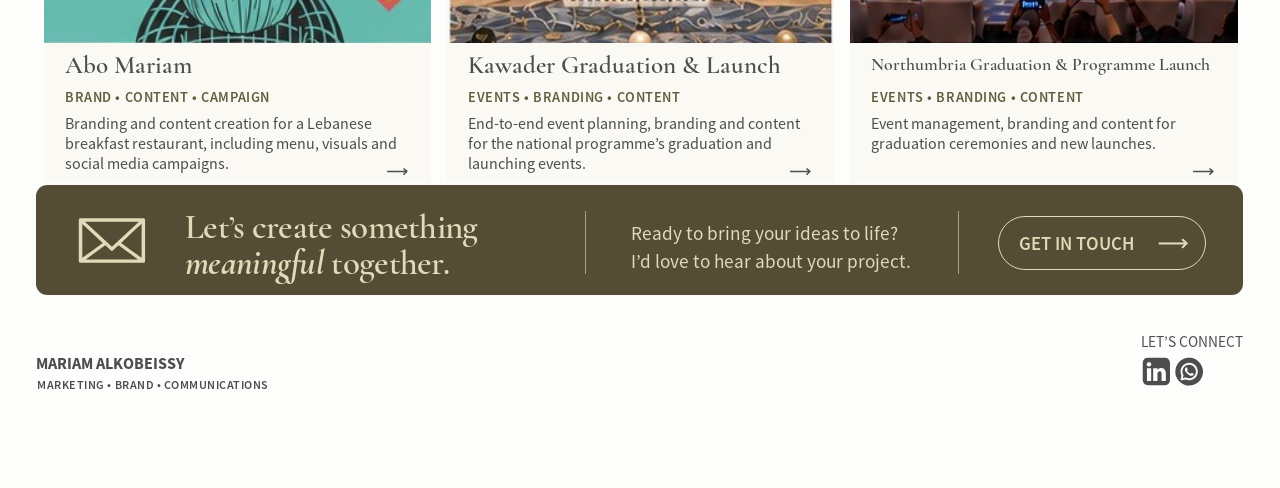
==== commit e4a3d9c1: "Add nine project case-study pages and link them from the projects and home pages Co-authored-by: Cur" ====
--- a/projects.html
+++ b/projects.html
@@ -3,9 +3,10 @@
 <head>
   <meta charset="utf-8">
   <meta name="viewport" content="width=device-width, initial-scale=1">
-  <meta name="color-scheme" content="only light">
-  <meta name="supported-color-schemes" content="light">
+  <meta name="color-scheme" content="light dark">
+  <meta name="supported-color-schemes" content="light dark">
   <meta name="theme-color" content="#ffffff">
+  <meta name="darkreader-lock">
   <title>Selected Projects | Mariam Alkobeissy</title>
   <meta name="description" content="A curated selection of projects across education, government, F&amp;B, lifestyle and events by Mariam Alkobeissy.">
   <link rel="stylesheet" href="css/styles.css">
@@ -32,8 +33,7 @@
     <section class="pp-grid" aria-label="All projects">
       <ul>
         <li class="card">
-          <!-- TODO: link each card to its project details page when it exists -->
-          <a class="card__link" href="#" aria-label="City University Qatar">
+          <a class="card__link" href="project-city-university-qatar.html" aria-label="City University Qatar">
             <img class="card__photo" src="assets/img/project-city-university-card.jpg" alt="City University Qatar campaign">
             <h2 class="txt card__title">City University Qatar</h2>
             <p class="txt card__cats">STRATEGIC CAMPAIGN &bull; DIGITAL &bull; CONTENT</p>
@@ -42,7 +42,7 @@
           </a>
         </li>
         <li class="card">
-          <a class="card__link" href="#" aria-label="QFBA - Northumbria University">
+          <a class="card__link" href="project-qfba-northumbria-university.html" aria-label="QFBA - Northumbria University">
             <img class="card__photo" src="assets/img/project-qfba-northumbria.jpg" alt="QFBA - Northumbria University campaign">
             <h2 class="txt card__title">QFBA - Northumbria University</h2>
             <p class="txt card__cats">CAMPAIGN &bull; CONTENT &bull; EVENTS</p>
@@ -51,7 +51,7 @@
           </a>
         </li>
         <li class="card">
-          <a class="card__link" href="#" aria-label="Kawader Malia">
+          <a class="card__link" href="project-kawader-malia.html" aria-label="Kawader Malia">
             <img class="card__photo" src="assets/img/project-kawader-malia-card.jpg" alt="Kawader Malia programme">
             <h2 class="txt card__title">Kawader Malia</h2>
             <p class="txt card__cats">CAMPAIGN &bull; EVENTS &bull; CONTENT</p>
@@ -60,7 +60,7 @@
           </a>
         </li>
         <li class="card">
-          <a class="card__link" href="#" aria-label="ME">
+          <a class="card__link" href="project-me-womens-training-club.html" aria-label="ME">
             <img class="card__photo" src="assets/img/project-me.jpg" alt="ME ladies gym brand merchandise">
             <h2 class="txt card__title">ME</h2>
             <p class="txt card__cats">BRAND &bull; CREATIVE DIRECTION &bull; CONTENT</p>
@@ -69,7 +69,7 @@
           </a>
         </li>
         <li class="card">
-          <a class="card__link" href="#" aria-label="MAEVE Studio">
+          <a class="card__link" href="project-maeve-studio.html" aria-label="MAEVE Studio">
             <img class="card__photo" src="assets/img/project-maeve-studio.jpg" alt="MAEVE Studio brand">
             <h2 class="txt card__title">MAEVE Studio</h2>
             <p class="txt card__cats">BRAND &bull; CREATIVE DIRECTION &bull; CONTENT</p>
@@ -78,7 +78,7 @@
           </a>
         </li>
         <li class="card">
-          <a class="card__link" href="#" aria-label="OFFLINE Coffee &amp; Sweets">
+          <a class="card__link" href="project-offline-coffee-sweets.html" aria-label="OFFLINE Coffee &amp; Sweets">
             <img class="card__photo" src="assets/img/project-offline-coffee-card.jpg" alt="OFFLINE Coffee &amp; Sweets branding and packaging">
             <h2 class="txt card__title">OFFLINE Coffee &amp; Sweets</h2>
             <p class="txt card__cats">BRAND &bull; PACKAGING &bull; CONTENT &bull; CAMPAIGN</p>
@@ -87,7 +87,7 @@
           </a>
         </li>
         <li class="card">
-          <a class="card__link" href="#" aria-label="Abo Mariam">
+          <a class="card__link" href="project-abo-mariam.html" aria-label="Abo Mariam">
             <img class="card__photo" src="assets/img/project-abo-mariam.jpg" alt="Abo Mariam restaurant branding">
             <h2 class="txt card__title">Abo Mariam</h2>
             <p class="txt card__cats">BRAND &bull; CONTENT &bull; CAMPAIGN</p>
@@ -96,7 +96,7 @@
           </a>
         </li>
         <li class="card">
-          <a class="card__link" href="#" aria-label="Kawader Graduation &amp; Launch">
+          <a class="card__link" href="project-kawader-graduation.html" aria-label="Kawader Graduation &amp; Launch">
             <img class="card__photo" src="assets/img/project-kawader-graduation.jpg" alt="Kawader graduation ceremony on stage">
             <h2 class="txt card__title">Kawader Graduation &amp; Launch</h2>
             <p class="txt card__cats">EVENTS &bull; BRANDING &bull; CONTENT</p>
@@ -105,11 +105,11 @@
           </a>
         </li>
         <li class="card">
-          <a class="card__link" href="#" aria-label="Northumbria Graduation &amp; Programme Launch">
+          <a class="card__link" href="project-northumbria-graduation.html" aria-label="Northumbria Graduation &amp; Programme Launch">
             <img class="card__photo" src="assets/img/project-northumbria-graduation.jpg" alt="Graduates in red gowns on stage at Northumbria graduation">
             <h2 class="txt card__title card__title--long">Northumbria Graduation &amp; Programme Launch</h2>
             <p class="txt card__cats">EVENTS &bull; BRANDING &bull; CONTENT</p>
-            <p class="abs card__text">Event management, branding and content for graduation ceremonies and new programme launches.</p>
+            <p class="abs card__text">Event management, branding and content for graduation ceremonies and new launches.</p>
             <img class="icon card__arrow" src="assets/icons/arrow-link.svg" alt="" aria-hidden="true">
           </a>
         </li>
--- a/css/styles.css
+++ b/css/styles.css
@@ -39,13 +39,17 @@
 
 /* ---------- Base ---------- */
 *, *::before, *::after { box-sizing: border-box; }
-html { -webkit-text-size-adjust: none; text-size-adjust: none; color-scheme: only light; background: #ffffff; }
+html { -webkit-text-size-adjust: none; text-size-adjust: none; color-scheme: light dark; background: #ffffff; color: #4d4d4d; }
 body { margin: 0; background: var(--color-bg); color: var(--color-text); font-family: var(--font-sans); font-weight: 400; overflow-x: hidden; }
 h1, h2, h3, p, ul, ol, blockquote, figure { margin: 0; padding: 0; font-size: inherit; font-weight: inherit; }
 ul, ol { list-style: none; }
 a { color: inherit; text-decoration: none; }
 a:focus-visible { outline: calc(2 * var(--u)) solid var(--color-olive); outline-offset: calc(4 * var(--u)); }
 img, svg { display: block; }
+
+/* The site is light-only by design. Declaring "light dark" tells phone browsers that the page handles dark mode itself,
+   so they do not auto-invert it; the rule below then keeps every surface exactly as designed. */
+@media (prefers-color-scheme: dark) { html, body { background: #ffffff; color: #4d4d4d; } }
 
 /* ---------- Artboard ---------- */
 .page { position: relative; background: var(--color-bg); width: 100%; aspect-ratio: 1920 / 3574; overflow: hidden; container-type: inline-size; }
